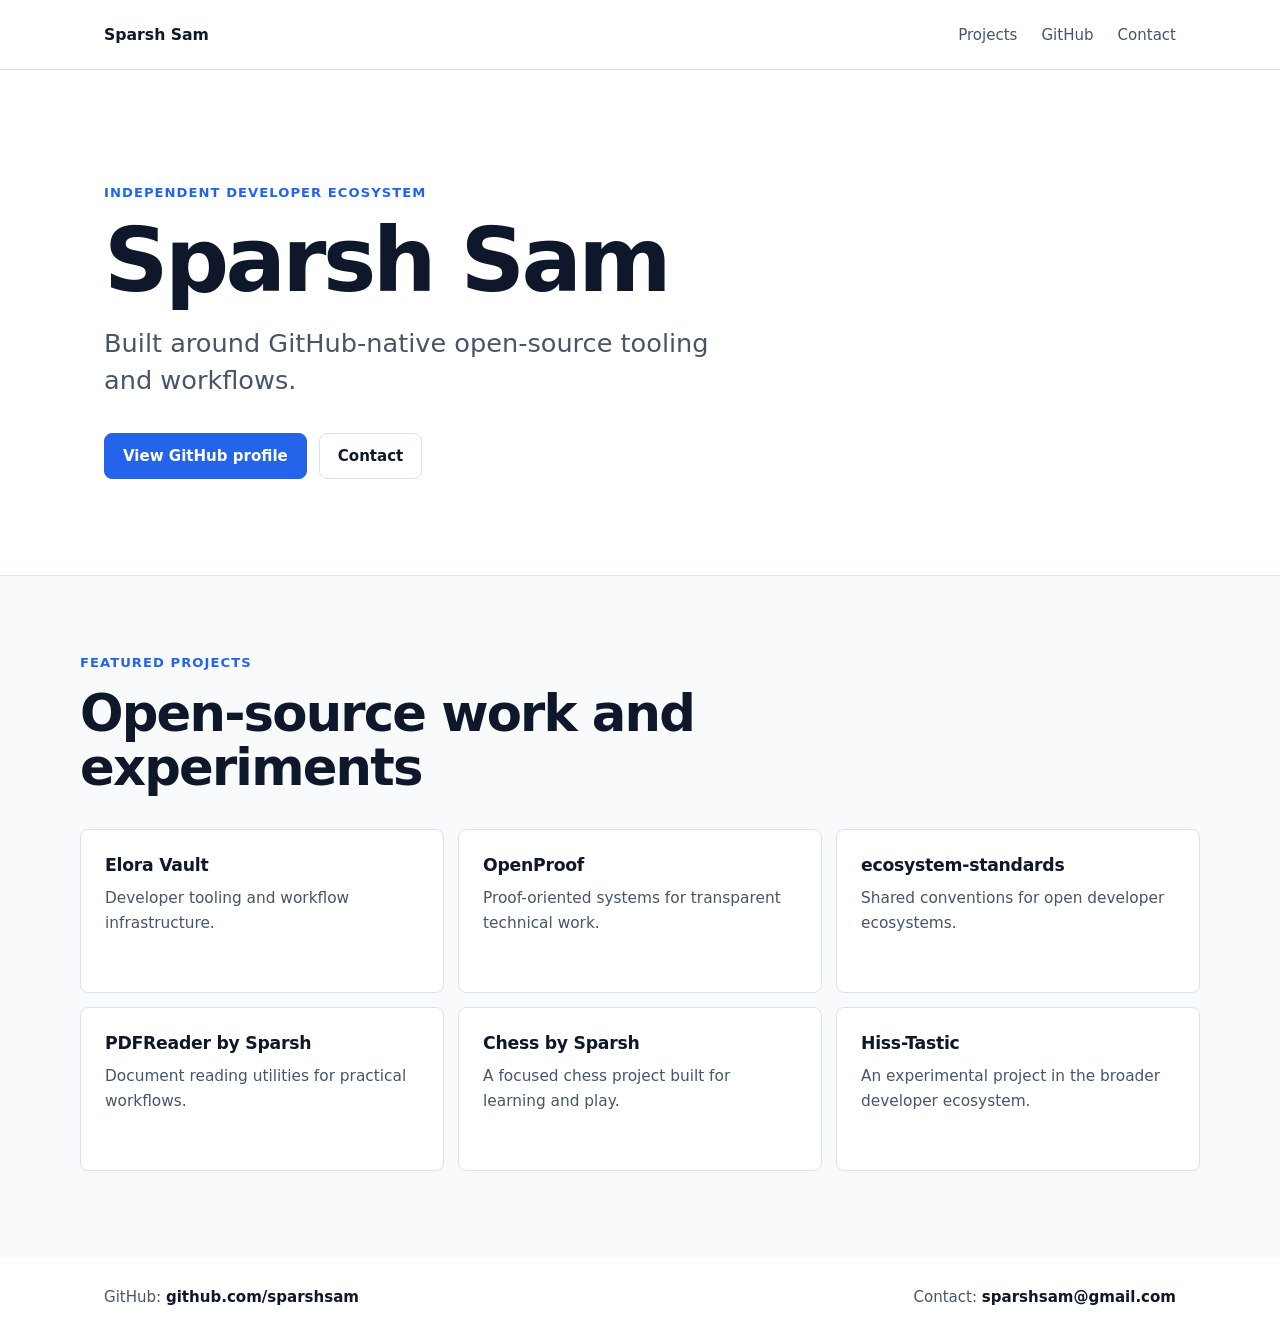
==== index.html @ 751acd44 "Create GitHub Pages landing site" ====
<!doctype html>
<html lang="en">
  <head>
    <meta charset="utf-8">
    <meta name="viewport" content="width=device-width, initial-scale=1">
    <meta
      name="description"
      content="Sparsh Sam is an independent developer ecosystem built around GitHub-native open-source tooling and workflows."
    >
    <title>Sparsh Sam | Independent Developer Ecosystem</title>
    <link rel="stylesheet" href="styles.css">
  </head>
  <body>
    <header class="site-header">
      <nav class="nav" aria-label="Primary navigation">
        <a class="brand" href="/">Sparsh Sam</a>
        <div class="nav-links">
          <a href="#projects">Projects</a>
          <a href="https://github.com/sparshsam">GitHub</a>
          <a href="mailto:sparshsam@gmail.com">Contact</a>
        </div>
      </nav>
    </header>

    <main>
      <section class="hero" aria-labelledby="hero-title">
        <div class="hero-content">
          <p class="section-label">Independent developer ecosystem</p>
          <h1 id="hero-title">Sparsh Sam</h1>
          <p class="intro">
            Built around GitHub-native open-source tooling and workflows.
          </p>
          <div class="actions">
            <a class="button primary" href="https://github.com/sparshsam">
              View GitHub profile
            </a>
            <a class="button secondary" href="mailto:sparshsam@gmail.com">
              Contact
            </a>
          </div>
        </div>
      </section>

      <section id="projects" class="projects" aria-labelledby="projects-title">
        <div class="section-heading">
          <p class="section-label">Featured projects</p>
          <h2 id="projects-title">Open-source work and experiments</h2>
        </div>
        <div class="project-list">
          <article class="project-card">
            <h3>Elora Vault</h3>
            <p>Developer tooling and workflow infrastructure.</p>
          </article>
          <article class="project-card">
            <h3>OpenProof</h3>
            <p>Proof-oriented systems for transparent technical work.</p>
          </article>
          <article class="project-card">
            <h3>ecosystem-standards</h3>
            <p>Shared conventions for open developer ecosystems.</p>
          </article>
          <article class="project-card">
            <h3>PDFReader by Sparsh</h3>
            <p>Document reading utilities for practical workflows.</p>
          </article>
          <article class="project-card">
            <h3>Chess by Sparsh</h3>
            <p>A focused chess project built for learning and play.</p>
          </article>
          <article class="project-card">
            <h3>Hiss-Tastic</h3>
            <p>An experimental project in the broader developer ecosystem.</p>
          </article>
        </div>
      </section>
    </main>

    <footer class="site-footer">
      <p>GitHub: <a href="https://github.com/sparshsam">github.com/sparshsam</a></p>
      <p>Contact: <a href="mailto:sparshsam@gmail.com">sparshsam@gmail.com</a></p>
    </footer>
  </body>
</html>
---- styles.css ----
:root {
  color-scheme: light;
  --background: #ffffff;
  --surface: #f8fafc;
  --text: #0f172a;
  --muted: #475569;
  --border: #dbe3ec;
  --accent: #2563eb;
  --accent-dark: #1d4ed8;
  --max-width: 1120px;
}

* {
  box-sizing: border-box;
}

html {
  scroll-behavior: smooth;
}

body {
  margin: 0;
  background: var(--background);
  color: var(--text);
  font-family:
    Inter, ui-sans-serif, system-ui, -apple-system, BlinkMacSystemFont, "Segoe UI",
    sans-serif;
  line-height: 1.6;
}

a {
  color: inherit;
  text-decoration: none;
}

a:hover {
  color: var(--accent);
}

.site-header {
  border-bottom: 1px solid var(--border);
}

.nav {
  display: flex;
  align-items: center;
  justify-content: space-between;
  max-width: var(--max-width);
  margin: 0 auto;
  padding: 22px 24px;
}

.brand {
  font-size: 0.98rem;
  font-weight: 700;
  letter-spacing: 0;
}

.nav-links {
  display: flex;
  gap: 24px;
  color: var(--muted);
  font-size: 0.94rem;
  font-weight: 500;
}

.hero {
  max-width: var(--max-width);
  margin: 0 auto;
  padding: 112px 24px 96px;
}

.hero-content {
  max-width: 760px;
}

.section-label {
  margin: 0 0 14px;
  color: var(--accent);
  font-size: 0.82rem;
  font-weight: 700;
  letter-spacing: 0.08em;
  text-transform: uppercase;
}

h1,
h2,
h3,
p {
  margin-top: 0;
}

h1 {
  margin-bottom: 20px;
  font-size: clamp(3rem, 7vw, 5.75rem);
  line-height: 0.98;
  letter-spacing: -0.04em;
}

.intro {
  max-width: 620px;
  margin-bottom: 34px;
  color: var(--muted);
  font-size: clamp(1.2rem, 2.2vw, 1.6rem);
  line-height: 1.45;
}

.actions {
  display: flex;
  flex-wrap: wrap;
  gap: 12px;
}

.button {
  display: inline-flex;
  align-items: center;
  justify-content: center;
  min-height: 46px;
  border: 1px solid var(--border);
  border-radius: 8px;
  padding: 0 18px;
  font-size: 0.94rem;
  font-weight: 700;
}

.button.primary {
  border-color: var(--accent);
  background: var(--accent);
  color: #ffffff;
}

.button.primary:hover {
  border-color: var(--accent-dark);
  background: var(--accent-dark);
  color: #ffffff;
}

.button.secondary {
  background: #ffffff;
  color: var(--text);
}

.projects {
  border-top: 1px solid var(--border);
  background: var(--surface);
  padding: 76px 24px 86px;
}

.projects > * {
  max-width: var(--max-width);
  margin-right: auto;
  margin-left: auto;
}

.section-heading {
  margin-bottom: 34px;
}

h2 {
  max-width: 720px;
  margin-bottom: 0;
  font-size: clamp(2rem, 4vw, 3.25rem);
  line-height: 1.05;
  letter-spacing: -0.035em;
}

.project-list {
  display: grid;
  grid-template-columns: repeat(3, minmax(0, 1fr));
  gap: 14px;
}

.project-card {
  min-height: 164px;
  border: 1px solid var(--border);
  border-radius: 8px;
  background: #ffffff;
  padding: 24px;
}

.project-card h3 {
  margin-bottom: 10px;
  font-size: 1.08rem;
  line-height: 1.3;
  letter-spacing: -0.015em;
}

.project-card p {
  margin-bottom: 0;
  color: var(--muted);
  font-size: 0.96rem;
}

.site-footer {
  display: flex;
  flex-wrap: wrap;
  gap: 12px 28px;
  justify-content: space-between;
  max-width: var(--max-width);
  margin: 0 auto;
  padding: 28px 24px 34px;
  color: var(--muted);
  font-size: 0.94rem;
}

.site-footer p {
  margin-bottom: 0;
}

.site-footer a {
  color: var(--text);
  font-weight: 600;
}

@media (max-width: 780px) {
  .nav,
  .site-footer {
    align-items: flex-start;
    flex-direction: column;
  }

  .nav-links {
    flex-wrap: wrap;
    gap: 14px 20px;
  }

  .hero {
    padding-top: 76px;
    padding-bottom: 70px;
  }

  h1 {
    font-size: clamp(2.8rem, 16vw, 4.4rem);
  }

  .project-list {
    grid-template-columns: 1fr;
  }
}
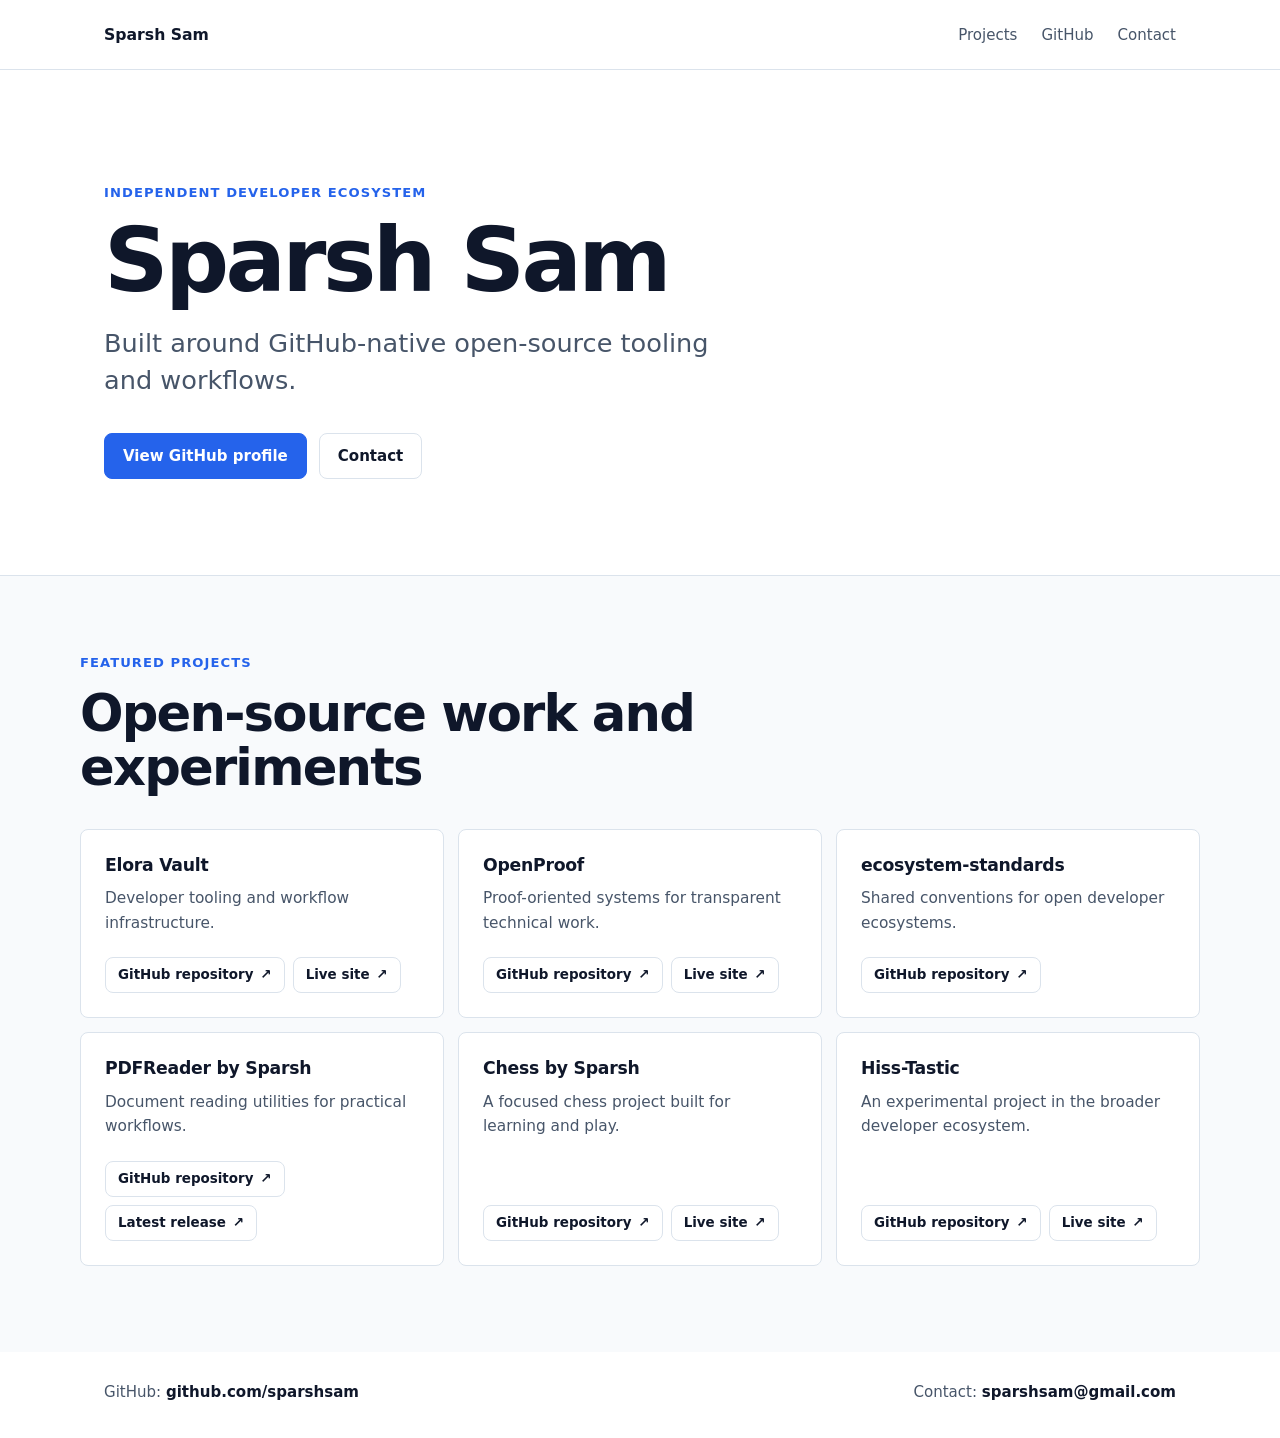
==== commit b926994b: "Make featured project cards clickable" ====
--- a/index.html
+++ b/index.html
@@ -48,28 +48,194 @@
         </div>
         <div class="project-list">
           <article class="project-card">
-            <h3>Elora Vault</h3>
-            <p>Developer tooling and workflow infrastructure.</p>
-          </article>
-          <article class="project-card">
-            <h3>OpenProof</h3>
-            <p>Proof-oriented systems for transparent technical work.</p>
-          </article>
-          <article class="project-card">
-            <h3>ecosystem-standards</h3>
-            <p>Shared conventions for open developer ecosystems.</p>
-          </article>
-          <article class="project-card">
-            <h3>PDFReader by Sparsh</h3>
-            <p>Document reading utilities for practical workflows.</p>
-          </article>
-          <article class="project-card">
-            <h3>Chess by Sparsh</h3>
-            <p>A focused chess project built for learning and play.</p>
-          </article>
-          <article class="project-card">
-            <h3>Hiss-Tastic</h3>
-            <p>An experimental project in the broader developer ecosystem.</p>
+            <a
+              class="card-hit-area"
+              href="https://github.com/sparshsam/elora-vault"
+              target="_blank"
+              rel="noopener"
+              aria-label="Open Elora Vault GitHub repository"
+            ></a>
+            <div class="project-card-content">
+              <span class="project-title">Elora Vault</span>
+              <span class="project-description">
+                Developer tooling and workflow infrastructure.
+              </span>
+            </div>
+            <div class="project-actions">
+              <a
+                class="project-link"
+                href="https://github.com/sparshsam/elora-vault"
+                target="_blank"
+                rel="noopener"
+              >
+                GitHub repository <span aria-hidden="true">↗</span>
+              </a>
+              <a
+                class="project-link"
+                href="https://elora-bet-api.vercel.app"
+                target="_blank"
+                rel="noopener"
+              >
+                Live site <span aria-hidden="true">↗</span>
+              </a>
+            </div>
+          </article>
+          <article class="project-card">
+            <a
+              class="card-hit-area"
+              href="https://github.com/sparshsam/openproof"
+              target="_blank"
+              rel="noopener"
+              aria-label="Open OpenProof GitHub repository"
+            ></a>
+            <div class="project-card-content">
+              <span class="project-title">OpenProof</span>
+              <span class="project-description">
+                Proof-oriented systems for transparent technical work.
+              </span>
+            </div>
+            <div class="project-actions">
+              <a
+                class="project-link"
+                href="https://github.com/sparshsam/openproof"
+                target="_blank"
+                rel="noopener"
+              >
+                GitHub repository <span aria-hidden="true">↗</span>
+              </a>
+              <a
+                class="project-link"
+                href="https://openproof.vercel.app"
+                target="_blank"
+                rel="noopener"
+              >
+                Live site <span aria-hidden="true">↗</span>
+              </a>
+            </div>
+          </article>
+          <article class="project-card">
+            <a
+              class="card-hit-area"
+              href="https://github.com/sparshsam/ecosystem-standards"
+              target="_blank"
+              rel="noopener"
+              aria-label="Open ecosystem-standards GitHub repository"
+            ></a>
+            <div class="project-card-content">
+              <span class="project-title">ecosystem-standards</span>
+              <span class="project-description">
+                Shared conventions for open developer ecosystems.
+              </span>
+            </div>
+            <div class="project-actions">
+              <a
+                class="project-link"
+                href="https://github.com/sparshsam/ecosystem-standards"
+                target="_blank"
+                rel="noopener"
+              >
+                GitHub repository <span aria-hidden="true">↗</span>
+              </a>
+            </div>
+          </article>
+          <article class="project-card">
+            <a
+              class="card-hit-area"
+              href="https://github.com/sparshsam/pdfreader-by-sparsh"
+              target="_blank"
+              rel="noopener"
+              aria-label="Open PDFReader by Sparsh GitHub repository"
+            ></a>
+            <div class="project-card-content">
+              <span class="project-title">PDFReader by Sparsh</span>
+              <span class="project-description">
+                Document reading utilities for practical workflows.
+              </span>
+            </div>
+            <div class="project-actions">
+              <a
+                class="project-link"
+                href="https://github.com/sparshsam/pdfreader-by-sparsh"
+                target="_blank"
+                rel="noopener"
+              >
+                GitHub repository <span aria-hidden="true">↗</span>
+              </a>
+              <a
+                class="project-link"
+                href="https://github.com/sparshsam/pdfreader-by-sparsh/releases/latest"
+                target="_blank"
+                rel="noopener"
+              >
+                Latest release <span aria-hidden="true">↗</span>
+              </a>
+            </div>
+          </article>
+          <article class="project-card">
+            <a
+              class="card-hit-area"
+              href="https://github.com/sparshsam/chess-by-sparsh"
+              target="_blank"
+              rel="noopener"
+              aria-label="Open Chess by Sparsh GitHub repository"
+            ></a>
+            <div class="project-card-content">
+              <span class="project-title">Chess by Sparsh</span>
+              <span class="project-description">
+                A focused chess project built for learning and play.
+              </span>
+            </div>
+            <div class="project-actions">
+              <a
+                class="project-link"
+                href="https://github.com/sparshsam/chess-by-sparsh"
+                target="_blank"
+                rel="noopener"
+              >
+                GitHub repository <span aria-hidden="true">↗</span>
+              </a>
+              <a
+                class="project-link"
+                href="https://chess-by-sparsh.vercel.app"
+                target="_blank"
+                rel="noopener"
+              >
+                Live site <span aria-hidden="true">↗</span>
+              </a>
+            </div>
+          </article>
+          <article class="project-card">
+            <a
+              class="card-hit-area"
+              href="https://github.com/sparshsam/hiss-tastic"
+              target="_blank"
+              rel="noopener"
+              aria-label="Open Hiss-Tastic GitHub repository"
+            ></a>
+            <div class="project-card-content">
+              <span class="project-title">Hiss-Tastic</span>
+              <span class="project-description">
+                An experimental project in the broader developer ecosystem.
+              </span>
+            </div>
+            <div class="project-actions">
+              <a
+                class="project-link"
+                href="https://github.com/sparshsam/hiss-tastic"
+                target="_blank"
+                rel="noopener"
+              >
+                GitHub repository <span aria-hidden="true">↗</span>
+              </a>
+              <a
+                class="project-link"
+                href="https://hiss-tastic.vercel.app"
+                target="_blank"
+                rel="noopener"
+              >
+                Live site <span aria-hidden="true">↗</span>
+              </a>
+            </div>
           </article>
         </div>
       </section>
--- a/styles.css
+++ b/styles.css
@@ -171,24 +171,103 @@
 }
 
 .project-card {
+  position: relative;
+  display: flex;
+  flex-direction: column;
+  justify-content: space-between;
+  gap: 22px;
   min-height: 164px;
   border: 1px solid var(--border);
   border-radius: 8px;
   background: #ffffff;
   padding: 24px;
-}
-
-.project-card h3 {
+  transition:
+    border-color 160ms ease,
+    box-shadow 160ms ease,
+    transform 160ms ease;
+}
+
+.project-card:hover,
+.project-card:focus-within {
+  border-color: #b6c7dc;
+  box-shadow: 0 16px 38px rgba(15, 23, 42, 0.08);
+  color: var(--text);
+  transform: translateY(-2px);
+}
+
+.project-card:focus-within {
+  outline: 3px solid rgba(37, 99, 235, 0.22);
+  outline-offset: 3px;
+}
+
+.card-hit-area {
+  position: absolute;
+  inset: 0;
+  border-radius: 8px;
+}
+
+.card-hit-area:focus {
+  outline: none;
+}
+
+.project-card-content {
+  position: relative;
+  display: block;
+  pointer-events: none;
+  z-index: 1;
+}
+
+.project-title {
+  display: block;
   margin-bottom: 10px;
   font-size: 1.08rem;
+  font-weight: 700;
   line-height: 1.3;
   letter-spacing: -0.015em;
 }
 
-.project-card p {
-  margin-bottom: 0;
+.project-description {
+  display: block;
   color: var(--muted);
   font-size: 0.96rem;
+}
+
+.project-actions {
+  position: relative;
+  display: flex;
+  flex-wrap: wrap;
+  gap: 8px;
+  z-index: 2;
+}
+
+.project-link {
+  display: inline-flex;
+  align-items: center;
+  gap: 7px;
+  min-height: 36px;
+  border: 1px solid var(--border);
+  border-radius: 8px;
+  padding: 0 12px;
+  color: var(--text);
+  font-size: 0.84rem;
+  font-weight: 700;
+  line-height: 1;
+  transition:
+    border-color 160ms ease,
+    color 160ms ease,
+    background 160ms ease;
+}
+
+.project-link:hover,
+.project-link:focus-visible {
+  background: #eff6ff;
+  border-color: var(--accent);
+  color: var(--accent);
+}
+
+.project-link:focus-visible {
+  outline: 2px solid rgba(37, 99, 235, 0.28);
+  outline-offset: 2px;
 }
 
 .site-footer {
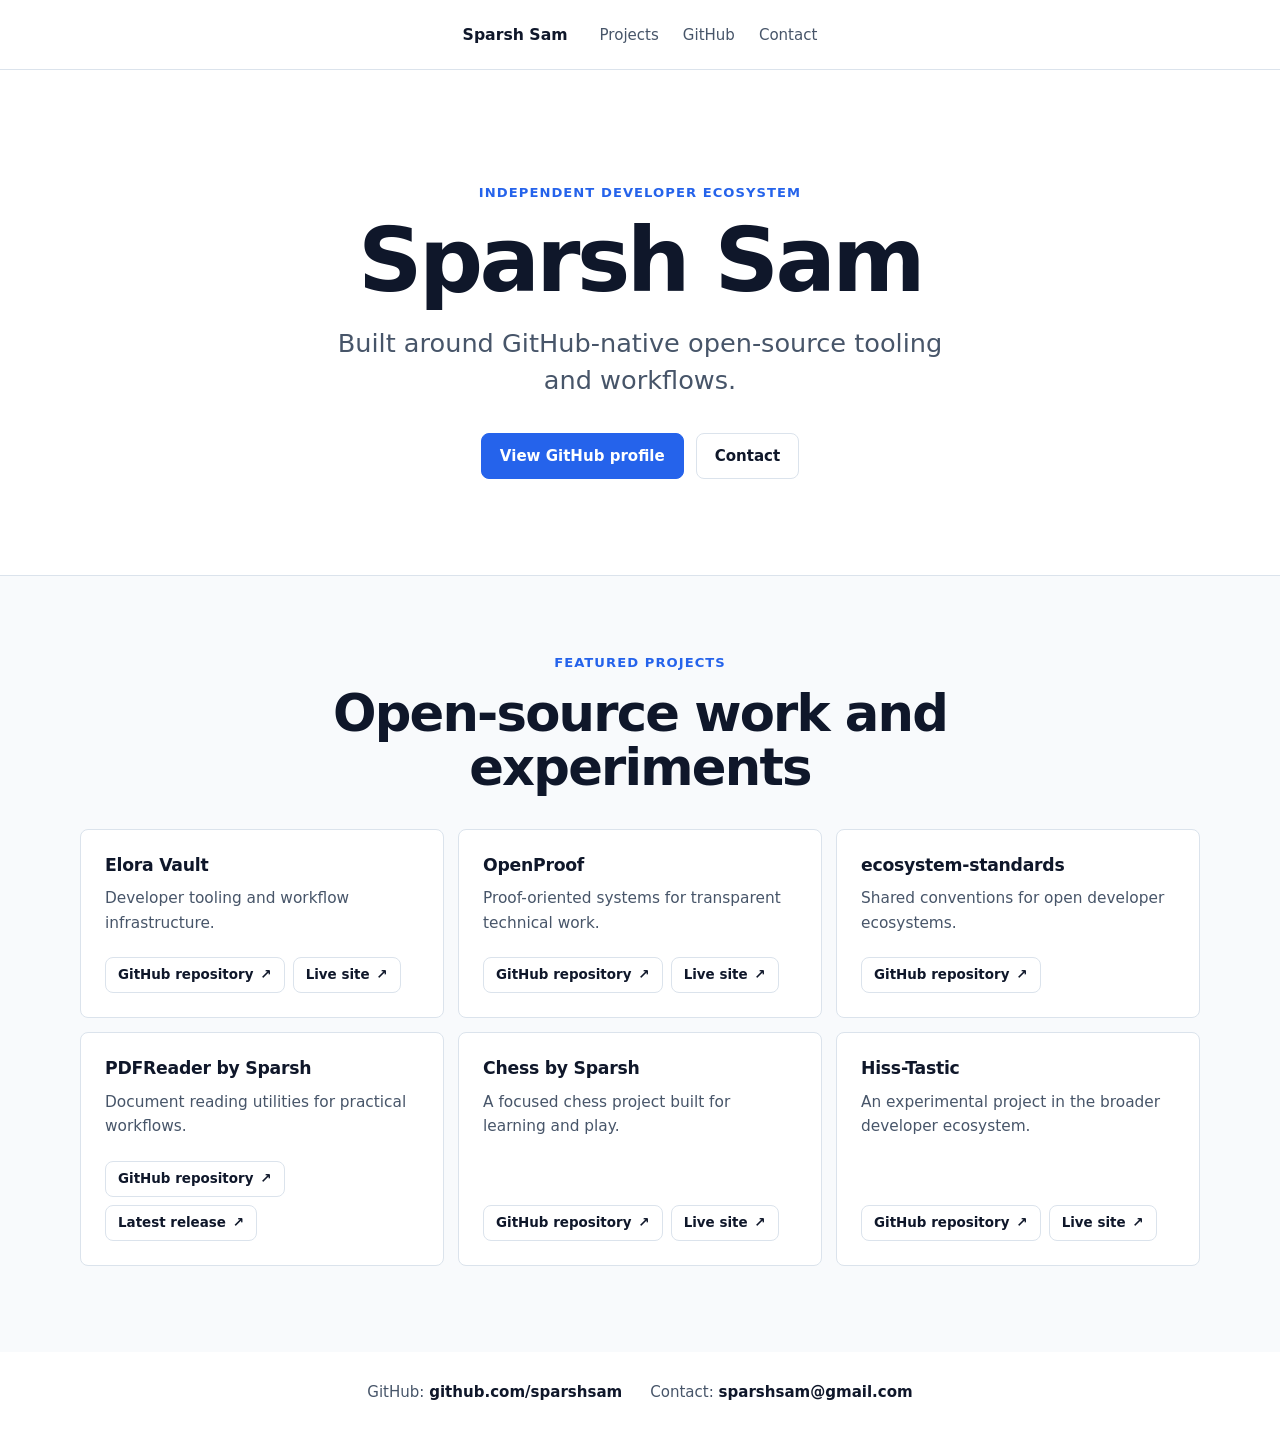
==== commit 232c0669: "Bust stylesheet cache for layout update" ====
--- a/index.html
+++ b/index.html
@@ -8,7 +8,7 @@
       content="Sparsh Sam is an independent developer ecosystem built around GitHub-native open-source tooling and workflows."
     >
     <title>Sparsh Sam | Independent Developer Ecosystem</title>
-    <link rel="stylesheet" href="styles.css">
+    <link rel="stylesheet" href="styles.css?v=d093fcf">
   </head>
   <body>
     <header class="site-header">
--- a/styles.css
+++ b/styles.css
@@ -44,10 +44,12 @@
 .nav {
   display: flex;
   align-items: center;
-  justify-content: space-between;
+  justify-content: center;
+  gap: 32px;
   max-width: var(--max-width);
   margin: 0 auto;
   padding: 22px 24px;
+  text-align: center;
 }
 
 .brand {
@@ -68,10 +70,12 @@
   max-width: var(--max-width);
   margin: 0 auto;
   padding: 112px 24px 96px;
+  text-align: center;
 }
 
 .hero-content {
   max-width: 760px;
+  margin: 0 auto;
 }
 
 .section-label {
@@ -99,7 +103,9 @@
 
 .intro {
   max-width: 620px;
+  margin-right: auto;
   margin-bottom: 34px;
+  margin-left: auto;
   color: var(--muted);
   font-size: clamp(1.2rem, 2.2vw, 1.6rem);
   line-height: 1.45;
@@ -109,6 +115,7 @@
   display: flex;
   flex-wrap: wrap;
   gap: 12px;
+  justify-content: center;
 }
 
 .button {
@@ -154,11 +161,14 @@
 
 .section-heading {
   margin-bottom: 34px;
+  text-align: center;
 }
 
 h2 {
   max-width: 720px;
+  margin-right: auto;
   margin-bottom: 0;
+  margin-left: auto;
   font-size: clamp(2rem, 4vw, 3.25rem);
   line-height: 1.05;
   letter-spacing: -0.035em;
@@ -168,6 +178,7 @@
   display: grid;
   grid-template-columns: repeat(3, minmax(0, 1fr));
   gap: 14px;
+  justify-content: center;
 }
 
 .project-card {
@@ -181,6 +192,7 @@
   border-radius: 8px;
   background: #ffffff;
   padding: 24px;
+  text-align: left;
   transition:
     border-color 160ms ease,
     box-shadow 160ms ease,
@@ -237,6 +249,7 @@
   display: flex;
   flex-wrap: wrap;
   gap: 8px;
+  justify-content: flex-start;
   z-index: 2;
 }
 
@@ -274,12 +287,13 @@
   display: flex;
   flex-wrap: wrap;
   gap: 12px 28px;
-  justify-content: space-between;
+  justify-content: center;
   max-width: var(--max-width);
   margin: 0 auto;
   padding: 28px 24px 34px;
   color: var(--muted);
   font-size: 0.94rem;
+  text-align: center;
 }
 
 .site-footer p {
@@ -294,11 +308,12 @@
 @media (max-width: 780px) {
   .nav,
   .site-footer {
-    align-items: flex-start;
+    align-items: center;
     flex-direction: column;
   }
 
   .nav-links {
+    justify-content: center;
     flex-wrap: wrap;
     gap: 14px 20px;
   }
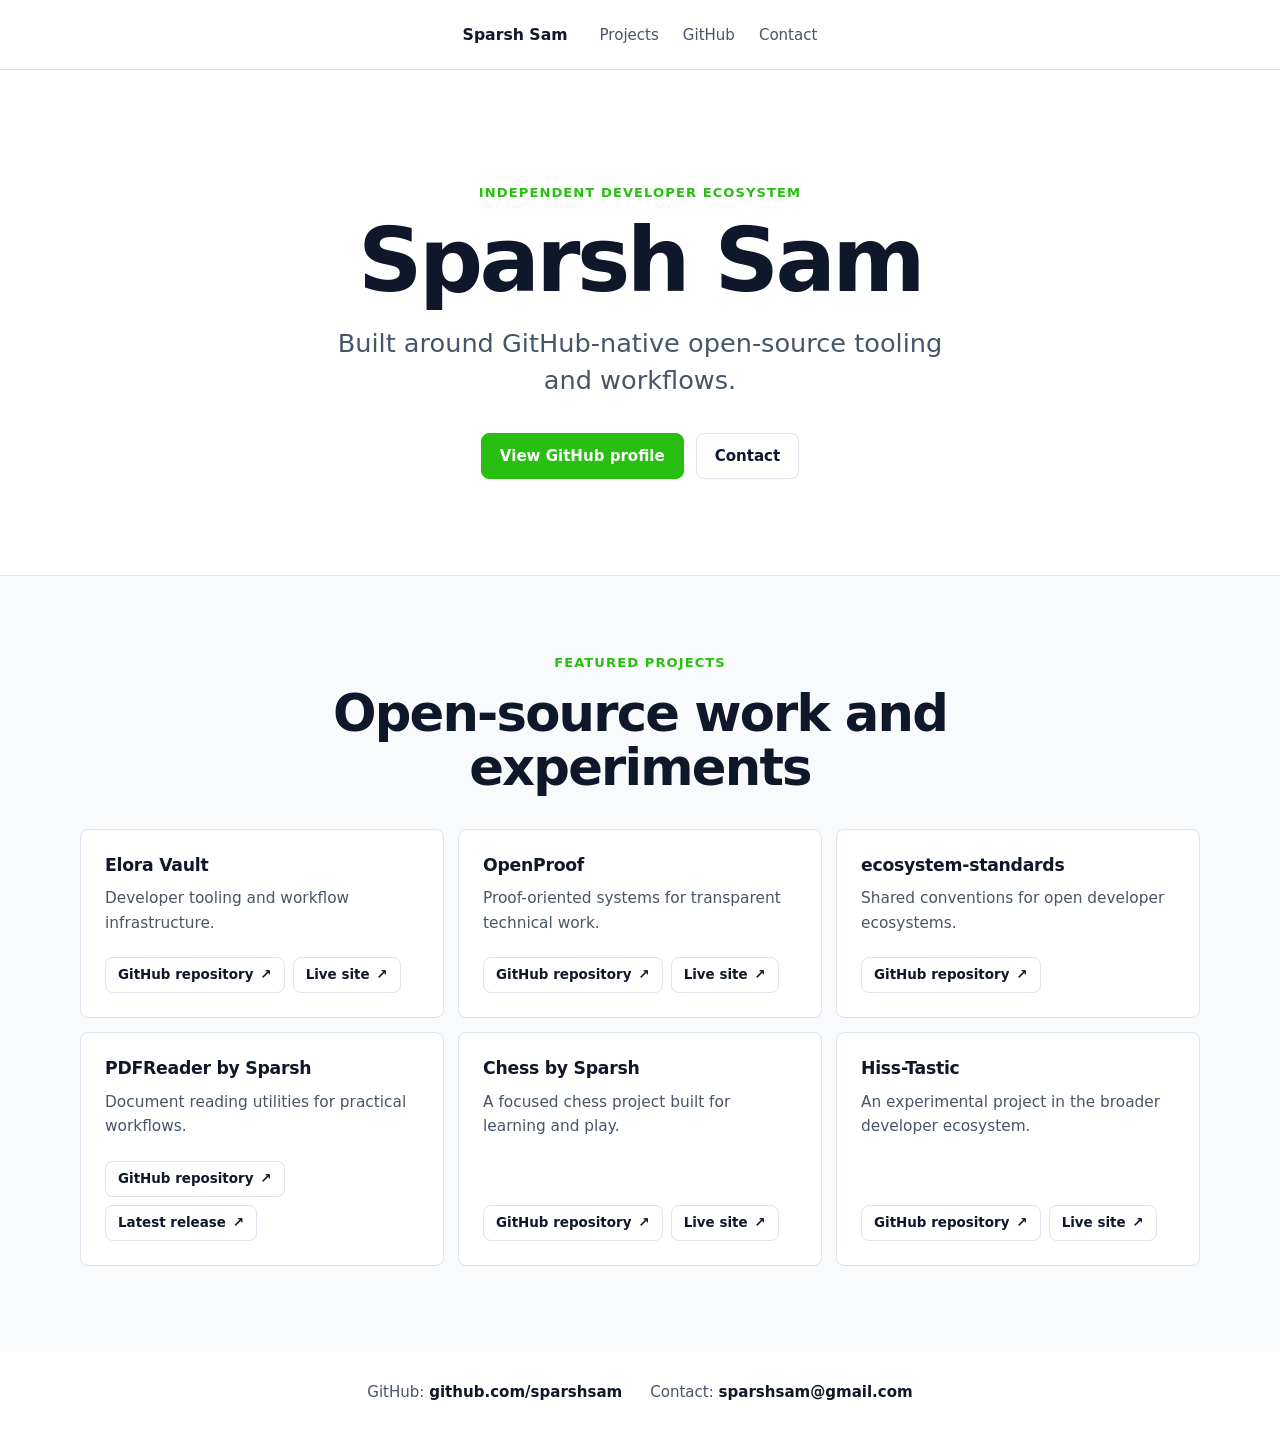
==== commit cfcd01f1: "Update site accent color" ====
--- a/index.html
+++ b/index.html
@@ -8,7 +8,7 @@
       content="Sparsh Sam is an independent developer ecosystem built around GitHub-native open-source tooling and workflows."
     >
     <title>Sparsh Sam | Independent Developer Ecosystem</title>
-    <link rel="stylesheet" href="styles.css?v=d093fcf">
+    <link rel="stylesheet" href="styles.css?v=green-29bf12">
   </head>
   <body>
     <header class="site-header">
--- a/styles.css
+++ b/styles.css
@@ -5,8 +5,8 @@
   --text: #0f172a;
   --muted: #475569;
   --border: #dbe3ec;
-  --accent: #2563eb;
-  --accent-dark: #1d4ed8;
+  --accent: #29bf12;
+  --accent-dark: #1f9410;
   --max-width: 1120px;
 }
 
@@ -208,7 +208,7 @@
 }
 
 .project-card:focus-within {
-  outline: 3px solid rgba(37, 99, 235, 0.22);
+  outline: 3px solid rgba(41, 191, 18, 0.22);
   outline-offset: 3px;
 }
 
@@ -273,13 +273,13 @@
 
 .project-link:hover,
 .project-link:focus-visible {
-  background: #eff6ff;
+  background: #f0fdf0;
   border-color: var(--accent);
   color: var(--accent);
 }
 
 .project-link:focus-visible {
-  outline: 2px solid rgba(37, 99, 235, 0.28);
+  outline: 2px solid rgba(41, 191, 18, 0.28);
   outline-offset: 2px;
 }
 
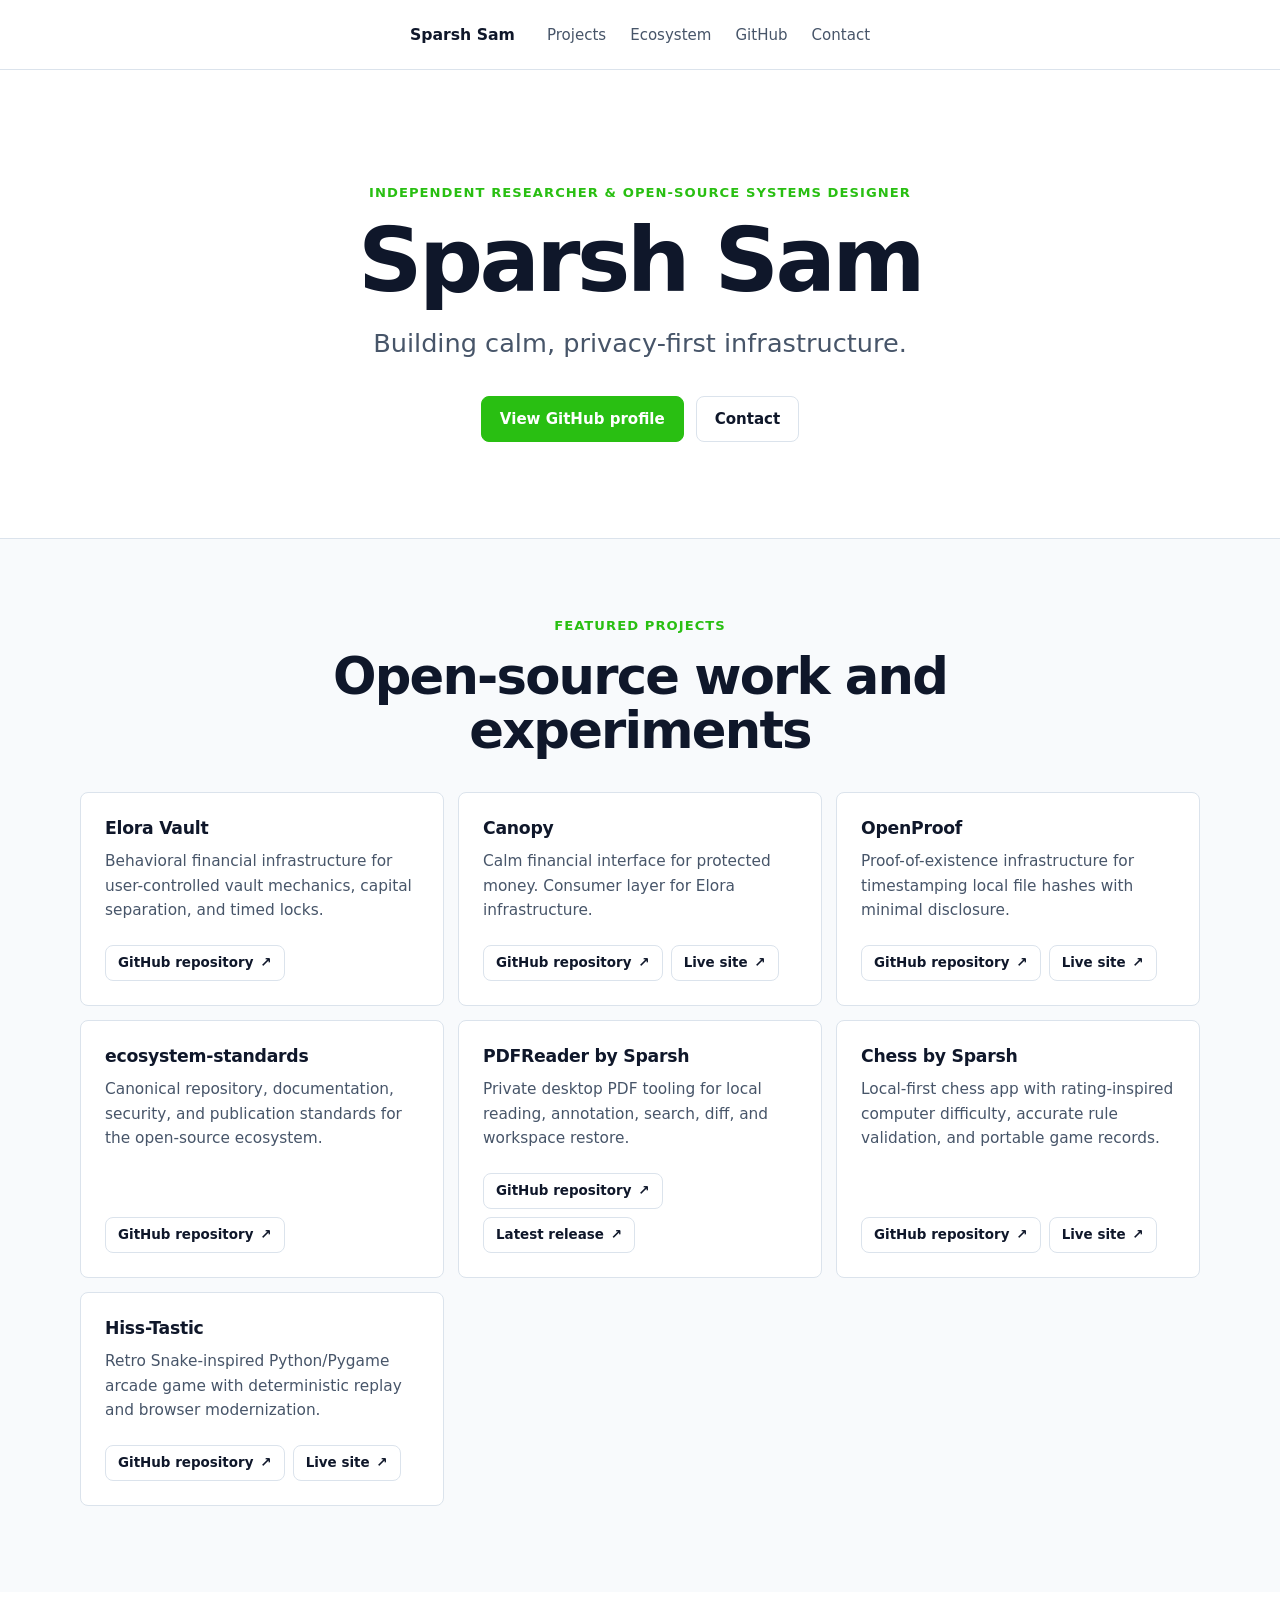
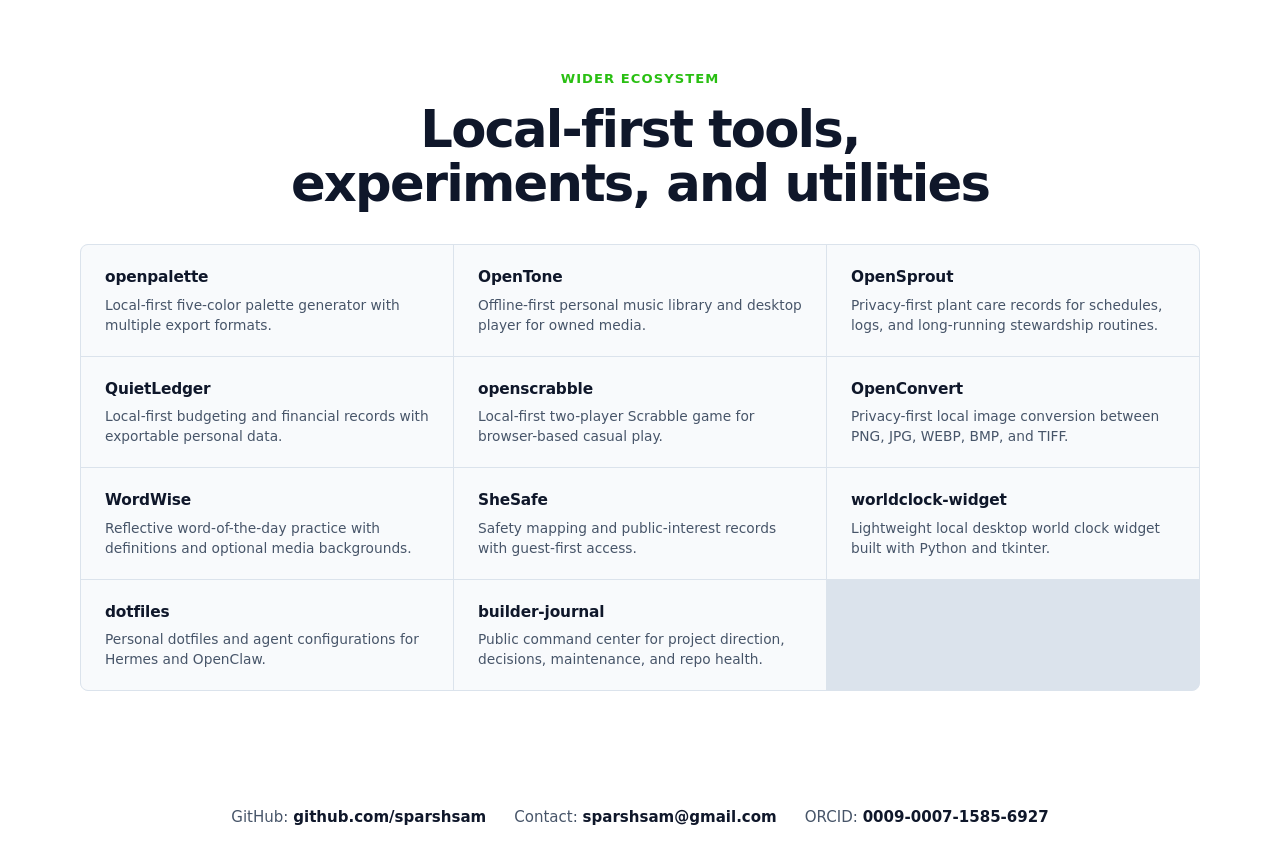
==== commit cd261688: "chore: refresh landing page with current projects and tagline - Update hero tagline to match current" ====
--- a/index.html
+++ b/index.html
@@ -5,10 +5,10 @@
     <meta name="viewport" content="width=device-width, initial-scale=1">
     <meta
       name="description"
-      content="Sparsh Sam is an independent developer ecosystem built around GitHub-native open-source tooling and workflows."
+      content="Sparsh Sam is an independent researcher and open-source systems designer building calm, privacy-first infrastructure."
     >
-    <title>Sparsh Sam | Independent Developer Ecosystem</title>
-    <link rel="stylesheet" href="styles.css?v=green-29bf12">
+    <title>Sparsh Sam | Independent Researcher &amp; Open-Source Systems Designer</title>
+    <link rel="stylesheet" href="styles.css?v=jun-2026">
   </head>
   <body>
     <header class="site-header">
@@ -16,6 +16,7 @@
         <a class="brand" href="/">Sparsh Sam</a>
         <div class="nav-links">
           <a href="#projects">Projects</a>
+          <a href="#ecosystem">Ecosystem</a>
           <a href="https://github.com/sparshsam">GitHub</a>
           <a href="mailto:sparshsam@gmail.com">Contact</a>
         </div>
@@ -25,10 +26,10 @@
     <main>
       <section class="hero" aria-labelledby="hero-title">
         <div class="hero-content">
-          <p class="section-label">Independent developer ecosystem</p>
+          <p class="section-label">Independent researcher &amp; open-source systems designer</p>
           <h1 id="hero-title">Sparsh Sam</h1>
           <p class="intro">
-            Built around GitHub-native open-source tooling and workflows.
+            Building calm, privacy-first infrastructure.
           </p>
           <div class="actions">
             <a class="button primary" href="https://github.com/sparshsam">
@@ -47,6 +48,7 @@
           <h2 id="projects-title">Open-source work and experiments</h2>
         </div>
         <div class="project-list">
+
           <article class="project-card">
             <a
               class="card-hit-area"
@@ -58,7 +60,7 @@
             <div class="project-card-content">
               <span class="project-title">Elora Vault</span>
               <span class="project-description">
-                Developer tooling and workflow infrastructure.
+                Behavioral financial infrastructure for user-controlled vault mechanics, capital separation, and timed locks.
               </span>
             </div>
             <div class="project-actions">
@@ -70,9 +72,35 @@
               >
                 GitHub repository <span aria-hidden="true">↗</span>
               </a>
-              <a
-                class="project-link"
-                href="https://elora-bet-api.vercel.app"
+            </div>
+          </article>
+
+          <article class="project-card">
+            <a
+              class="card-hit-area"
+              href="https://github.com/sparshsam/canopy"
+              target="_blank"
+              rel="noopener"
+              aria-label="Open Canopy GitHub repository"
+            ></a>
+            <div class="project-card-content">
+              <span class="project-title">Canopy</span>
+              <span class="project-description">
+                Calm financial interface for protected money. Consumer layer for Elora infrastructure.
+              </span>
+            </div>
+            <div class="project-actions">
+              <a
+                class="project-link"
+                href="https://github.com/sparshsam/canopy"
+                target="_blank"
+                rel="noopener"
+              >
+                GitHub repository <span aria-hidden="true">↗</span>
+              </a>
+              <a
+                class="project-link"
+                href="https://canopy.vercel.app"
                 target="_blank"
                 rel="noopener"
               >
@@ -80,6 +108,7 @@
               </a>
             </div>
           </article>
+
           <article class="project-card">
             <a
               class="card-hit-area"
@@ -91,7 +120,7 @@
             <div class="project-card-content">
               <span class="project-title">OpenProof</span>
               <span class="project-description">
-                Proof-oriented systems for transparent technical work.
+                Proof-of-existence infrastructure for timestamping local file hashes with minimal disclosure.
               </span>
             </div>
             <div class="project-actions">
@@ -113,6 +142,7 @@
               </a>
             </div>
           </article>
+
           <article class="project-card">
             <a
               class="card-hit-area"
@@ -124,7 +154,7 @@
             <div class="project-card-content">
               <span class="project-title">ecosystem-standards</span>
               <span class="project-description">
-                Shared conventions for open developer ecosystems.
+                Canonical repository, documentation, security, and publication standards for the open-source ecosystem.
               </span>
             </div>
             <div class="project-actions">
@@ -138,6 +168,7 @@
               </a>
             </div>
           </article>
+
           <article class="project-card">
             <a
               class="card-hit-area"
@@ -149,7 +180,7 @@
             <div class="project-card-content">
               <span class="project-title">PDFReader by Sparsh</span>
               <span class="project-description">
-                Document reading utilities for practical workflows.
+                Private desktop PDF tooling for local reading, annotation, search, diff, and workspace restore.
               </span>
             </div>
             <div class="project-actions">
@@ -171,6 +202,7 @@
               </a>
             </div>
           </article>
+
           <article class="project-card">
             <a
               class="card-hit-area"
@@ -182,7 +214,7 @@
             <div class="project-card-content">
               <span class="project-title">Chess by Sparsh</span>
               <span class="project-description">
-                A focused chess project built for learning and play.
+                Local-first chess app with rating-inspired computer difficulty, accurate rule validation, and portable game records.
               </span>
             </div>
             <div class="project-actions">
@@ -204,6 +236,7 @@
               </a>
             </div>
           </article>
+
           <article class="project-card">
             <a
               class="card-hit-area"
@@ -215,7 +248,7 @@
             <div class="project-card-content">
               <span class="project-title">Hiss-Tastic</span>
               <span class="project-description">
-                An experimental project in the broader developer ecosystem.
+                Retro Snake-inspired Python/Pygame arcade game with deterministic replay and browser modernization.
               </span>
             </div>
             <div class="project-actions">
@@ -237,6 +270,60 @@
               </a>
             </div>
           </article>
+
+        </div>
+      </section>
+
+      <section id="ecosystem" class="ecosystem" aria-labelledby="ecosystem-title">
+        <div class="section-heading">
+          <p class="section-label">Wider ecosystem</p>
+          <h2 id="ecosystem-title">Local-first tools, experiments, and utilities</h2>
+        </div>
+        <div class="ecosystem-list">
+          <a class="ecosystem-item" href="https://github.com/sparshsam/openpalette" target="_blank" rel="noopener">
+            <span class="ecosystem-name">openpalette</span>
+            <span class="ecosystem-desc">Local-first five-color palette generator with multiple export formats.</span>
+          </a>
+          <a class="ecosystem-item" href="https://github.com/sparshsam/OpenTone" target="_blank" rel="noopener">
+            <span class="ecosystem-name">OpenTone</span>
+            <span class="ecosystem-desc">Offline-first personal music library and desktop player for owned media.</span>
+          </a>
+          <a class="ecosystem-item" href="https://github.com/sparshsam/opensprout" target="_blank" rel="noopener">
+            <span class="ecosystem-name">OpenSprout</span>
+            <span class="ecosystem-desc">Privacy-first plant care records for schedules, logs, and long-running stewardship routines.</span>
+          </a>
+          <a class="ecosystem-item" href="https://github.com/sparshsam/quietledger" target="_blank" rel="noopener">
+            <span class="ecosystem-name">QuietLedger</span>
+            <span class="ecosystem-desc">Local-first budgeting and financial records with exportable personal data.</span>
+          </a>
+          <a class="ecosystem-item" href="https://github.com/sparshsam/openscrabble" target="_blank" rel="noopener">
+            <span class="ecosystem-name">openscrabble</span>
+            <span class="ecosystem-desc">Local-first two-player Scrabble game for browser-based casual play.</span>
+          </a>
+          <a class="ecosystem-item" href="https://github.com/sparshsam/OpenConvert" target="_blank" rel="noopener">
+            <span class="ecosystem-name">OpenConvert</span>
+            <span class="ecosystem-desc">Privacy-first local image conversion between PNG, JPG, WEBP, BMP, and TIFF.</span>
+          </a>
+          <a class="ecosystem-item" href="https://github.com/sparshsam/WordWise" target="_blank" rel="noopener">
+            <span class="ecosystem-name">WordWise</span>
+            <span class="ecosystem-desc">Reflective word-of-the-day practice with definitions and optional media backgrounds.</span>
+          </a>
+          <a class="ecosystem-item" href="https://github.com/sparshsam/shesafe" target="_blank" rel="noopener">
+            <span class="ecosystem-name">SheSafe</span>
+            <span class="ecosystem-desc">Safety mapping and public-interest records with guest-first access.</span>
+          </a>
+          <a class="ecosystem-item" href="https://github.com/sparshsam/worldclock-widget" target="_blank" rel="noopener">
+            <span class="ecosystem-name">worldclock-widget</span>
+            <span class="ecosystem-desc">Lightweight local desktop world clock widget built with Python and tkinter.</span>
+          </a>
+          <a class="ecosystem-item" href="https://github.com/sparshsam/dotfiles" target="_blank" rel="noopener">
+            <span class="ecosystem-name">dotfiles</span>
+            <span class="ecosystem-desc">Personal dotfiles and agent configurations for Hermes and OpenClaw.</span>
+          </a>
+          <a class="ecosystem-item" href="https://github.com/sparshsam/builder-journal" target="_blank" rel="noopener">
+            <span class="ecosystem-name">builder-journal</span>
+            <span class="ecosystem-desc">Public command center for project direction, decisions, maintenance, and repo health.</span>
+          </a>
         </div>
       </section>
     </main>
@@ -244,6 +331,7 @@
     <footer class="site-footer">
       <p>GitHub: <a href="https://github.com/sparshsam">github.com/sparshsam</a></p>
       <p>Contact: <a href="mailto:sparshsam@gmail.com">sparshsam@gmail.com</a></p>
+      <p>ORCID: <a href="https://orcid.org/0009-0007-1585-6927">0009-0007-1585-6927</a></p>
     </footer>
   </body>
 </html>
--- a/styles.css
+++ b/styles.css
@@ -283,6 +283,52 @@
   outline-offset: 2px;
 }
 
+.ecosystem {
+  padding: 76px 24px 86px;
+}
+
+.ecosystem > * {
+  max-width: var(--max-width);
+  margin-right: auto;
+  margin-left: auto;
+}
+
+.ecosystem-list {
+  display: grid;
+  grid-template-columns: repeat(3, minmax(0, 1fr));
+  gap: 1px;
+  border: 1px solid var(--border);
+  border-radius: 8px;
+  overflow: hidden;
+  background: var(--border);
+}
+
+.ecosystem-item {
+  display: flex;
+  flex-direction: column;
+  gap: 6px;
+  padding: 20px 24px;
+  background: var(--surface);
+  text-decoration: none;
+  transition: background 160ms ease;
+}
+
+.ecosystem-item:hover {
+  background: #ffffff;
+}
+
+.ecosystem-name {
+  font-size: 0.96rem;
+  font-weight: 700;
+  letter-spacing: -0.01em;
+}
+
+.ecosystem-desc {
+  color: var(--muted);
+  font-size: 0.86rem;
+  line-height: 1.45;
+}
+
 .site-footer {
   display: flex;
   flex-wrap: wrap;
@@ -330,4 +376,8 @@
   .project-list {
     grid-template-columns: 1fr;
   }
-}
+
+  .ecosystem-list {
+    grid-template-columns: 1fr;
+  }
+}
